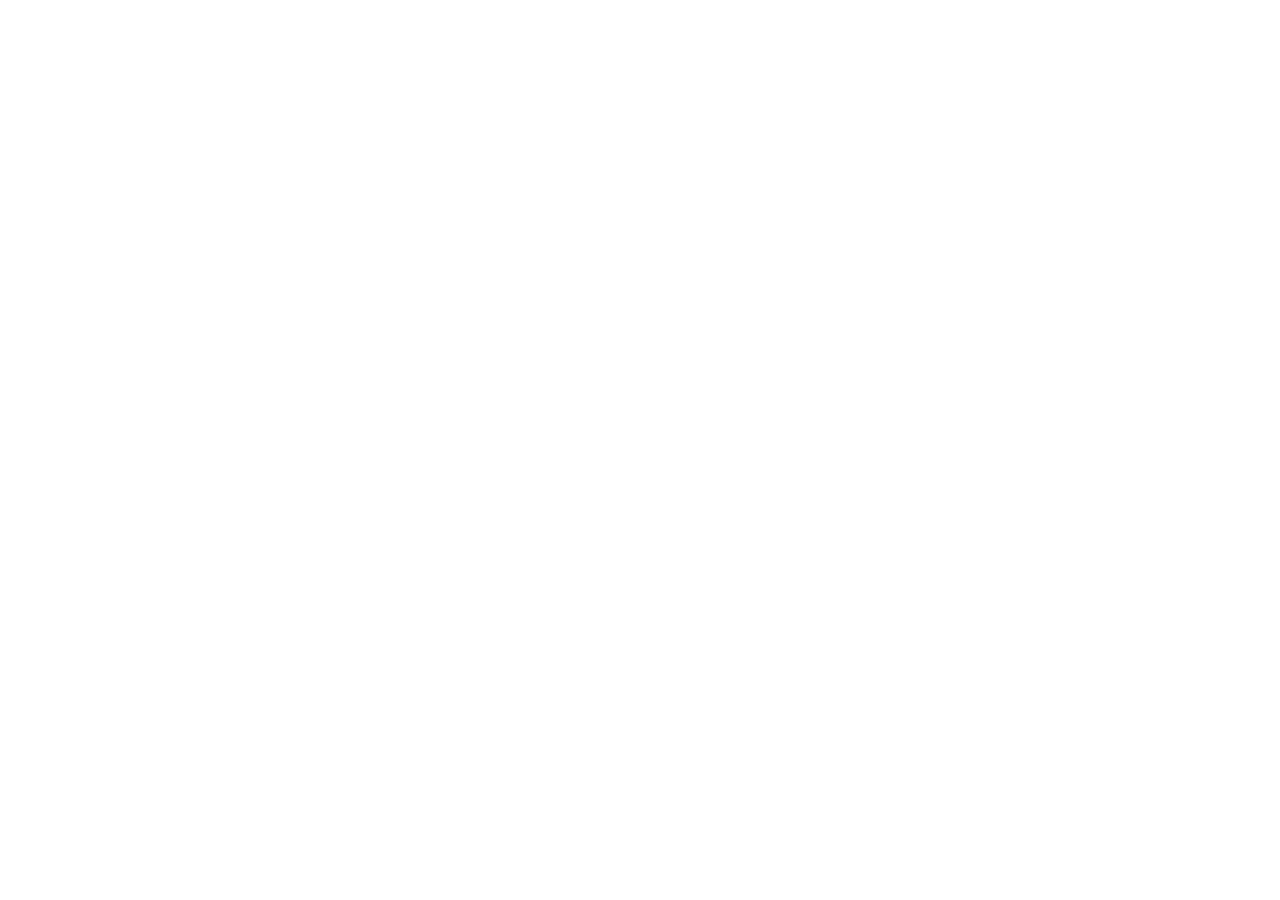
==== index.html @ 2b28f37d "n aguento mais essa porra" ====
<!DOCTYPE html>
<html lang="pt-br">
<head>
    <meta charset="UTF-8">
    <meta name="viewport" content="width=device-width, initial-scale=1.0">
    <title>Site Principal</title>
    <link rel="stylesheet" href="estilos/style-2.css">
    <link rel="stylesheet" href="estilos/media-querie-2.css">
</head>
<body>
    
</body>
</html>
---- estilos/style-2.css ----
@charset "UTF-8";
/*Estilos Globais*/
---- estilos/media-querie-2.css ----
@charset "UTF-8";
/*estilos Media Queries*/
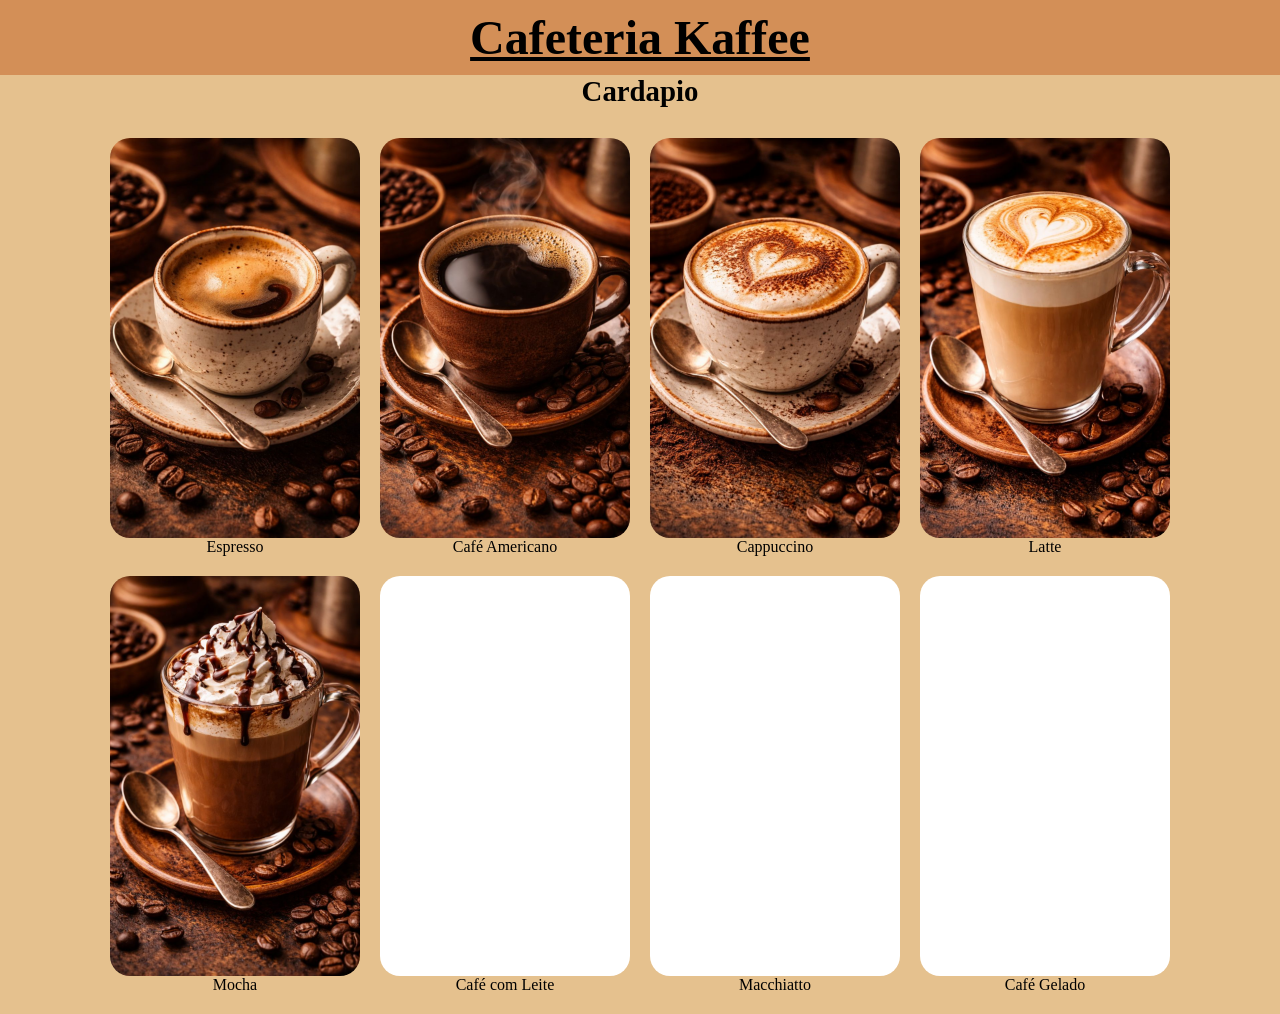
==== commit d93c5cbf: "quaaaase finalizando o site" ====
--- a/index.html
+++ b/index.html
@@ -8,6 +8,23 @@
     <link rel="stylesheet" href="estilos/media-querie-2.css">
 </head>
 <body>
-    
+    <header>
+        <h1>Cafeteria Kaffee</h1>
+    </header>
+    <main>
+        <h2>Cardapio</h2>
+
+        <section id="cardapio">
+            
+            <a href="#"><div class="card espresso"></div>Espresso</a>
+            <a href="#"><div class="card cafe-americano"></div>Café Americano</a>
+            <a href="#"><div class="card cappuccino"></div>Cappuccino</a>
+            <a href="#"><div class="card latte"></div>Latte</a>
+            <a href="#"><div class="card mocha"></div>Mocha</a>
+            <a href="#"><div class="card cafe-com-leite"></div>Café com Leite</a>
+            <a href="#"><div class="card macchiatto"></div>Macchiatto</a>
+            <a href="#"><div class="card cafe"></div>Café Gelado</a>
+        </section>
+    </main>
 </body>
 </html>
--- a/estilos/style-2.css
+++ b/estilos/style-2.css
@@ -1,2 +1,91 @@
 @charset "UTF-8";
-/*Estilos Globais*/+/*Estilos Globais*/
+/*Paleta de Cores:
+    #EEDCB7-bege claro
+    #E5C18E-bege escuro
+    #D38F57-laranja claro
+*/
+
+*{
+    margin: 0px;
+    padding: 0px;
+    box-sizing: border-box;
+    font-family:Georgia, 'Times New Roman', Times, serif;
+}
+
+body, html{
+    height: 100%;
+    width: 100%;
+}
+
+header{
+    background-color: #D38F57;
+    text-align: center;
+    font-size: 1.5em;
+    padding: 10px;
+    text-decoration: underline;
+}
+
+main{
+    min-height: 100vh;
+    background-color: #E5C18E;
+}
+
+section#cardapio{
+    display: flex;
+    flex-wrap: wrap;
+    gap: 20px;
+    padding: 20px;
+    justify-content: center;
+}
+
+section#cardapio a{
+    display: flex;
+    flex-direction: column;
+    align-items: center;
+    text-decoration: none;
+    color: black;
+}
+
+h2{
+    text-align: center;
+    font-size: 1.8em;
+    margin-bottom: 10px;
+}
+
+
+
+.card{
+    overflow: hidden;
+    width: 250px;
+    height: 400px;
+    background-color: white;
+    border-radius: 20px;
+}
+
+.espresso{
+    background: black url(../imagens/cafe-espresso.jpeg) no-repeat;
+    background-size: cover;
+    background-position: center;
+}
+
+.cafe-americano{
+    background: black url(../imagens/cafe-ameriacano.jpeg) no-repeat;
+    background-size: cover;
+    background-position: center;
+}
+.cappuccino{
+    background: black url(../imagens/cafe-cappuccino.jpeg) no-repeat;
+    background-size: cover;
+    background-position: center;
+}
+.latte{
+    background: black url(../imagens/cafe-latte.jpeg) no-repeat;
+    background-size: cover;
+    background-position: center;
+}
+.mocha{
+    background: black url(../imagens/cafe-mocha.jpeg) no-repeat;
+    background-size: cover;
+    background-position: center;
+}
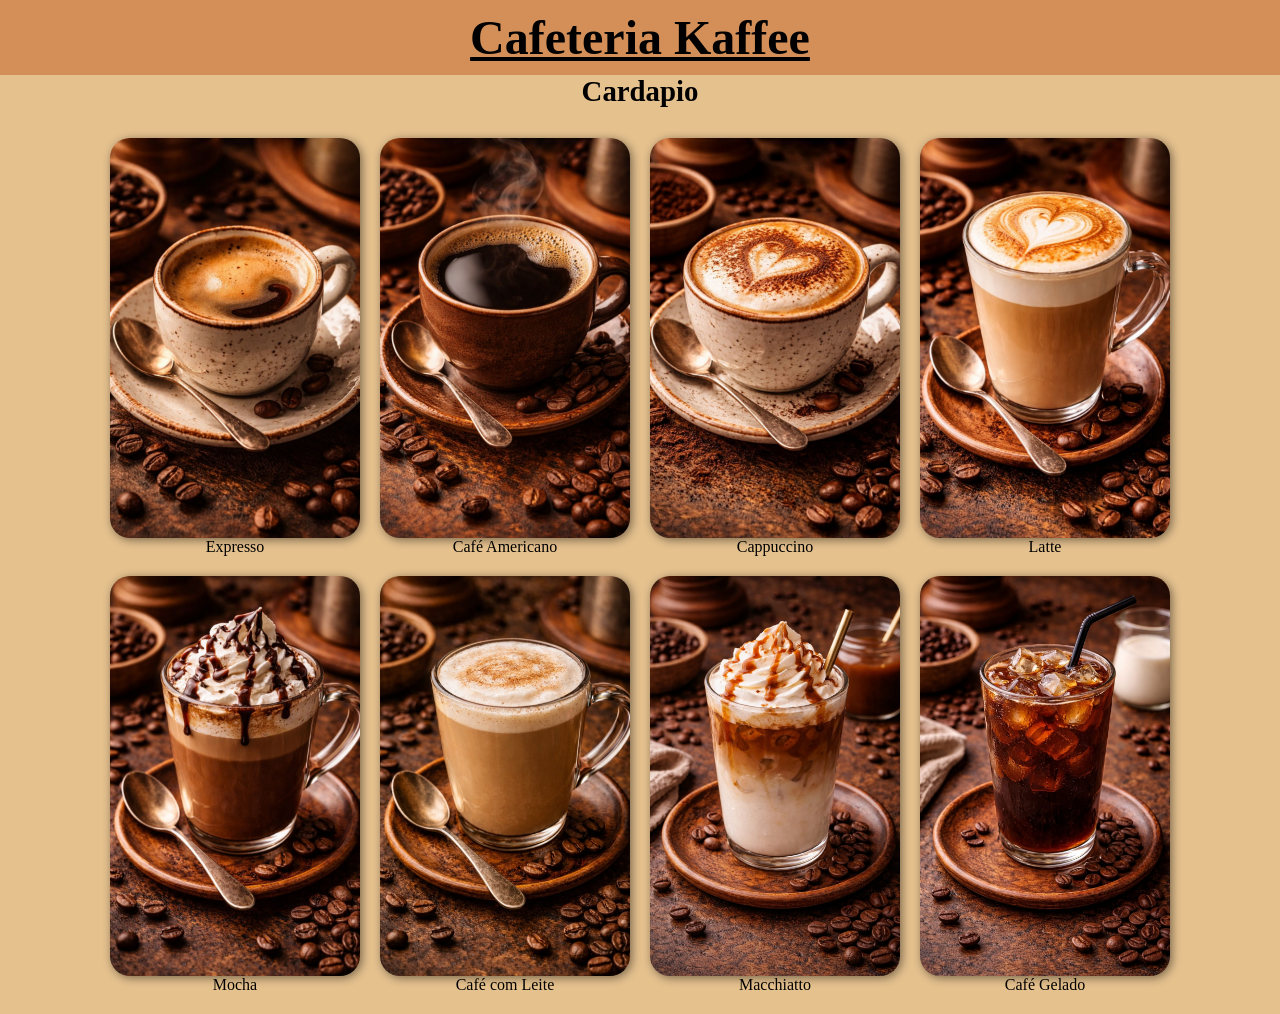
==== commit 52b8bcb9: "quase finalizei uma das pags de cafe" ====
--- a/index.html
+++ b/index.html
@@ -16,14 +16,14 @@
 
         <section id="cardapio">
             
-            <a href="#"><div class="card espresso"></div>Espresso</a>
+            <a href="expresso.html"><div class="card expresso"></div>Expresso</a>
             <a href="#"><div class="card cafe-americano"></div>Café Americano</a>
             <a href="#"><div class="card cappuccino"></div>Cappuccino</a>
             <a href="#"><div class="card latte"></div>Latte</a>
             <a href="#"><div class="card mocha"></div>Mocha</a>
             <a href="#"><div class="card cafe-com-leite"></div>Café com Leite</a>
             <a href="#"><div class="card macchiatto"></div>Macchiatto</a>
-            <a href="#"><div class="card cafe"></div>Café Gelado</a>
+            <a href="#"><div class="card cafe-gelado"></div>Café Gelado</a>
         </section>
     </main>
 </body>
--- a/estilos/style-2.css
+++ b/estilos/style-2.css
@@ -61,10 +61,11 @@
     height: 400px;
     background-color: white;
     border-radius: 20px;
+    box-shadow: 2px 2px 10px rgba(0, 0, 0, 0.473);
 }
 
-.espresso{
-    background: black url(../imagens/cafe-espresso.jpeg) no-repeat;
+.expresso{
+    background: black url(../imagens/cafe-expresso.jpeg) no-repeat;
     background-size: cover;
     background-position: center;
 }
@@ -88,4 +89,19 @@
     background: black url(../imagens/cafe-mocha.jpeg) no-repeat;
     background-size: cover;
     background-position: center;
+}
+.cafe-com-leite{
+    background: black url(../imagens/cafe-com-leite.jpeg) no-repeat;
+    background-size: cover;
+    background-position: center;
+}
+.macchiatto{
+    background: black url(../imagens/cafe-macchiatto.jpeg) no-repeat;
+    background-size: cover;
+    background-position: center;
+}
+.cafe-gelado{
+    background: black url(../imagens/cafe-gelado.jpeg) no-repeat;
+    background-size: cover;
+    background-position: center;
 }
